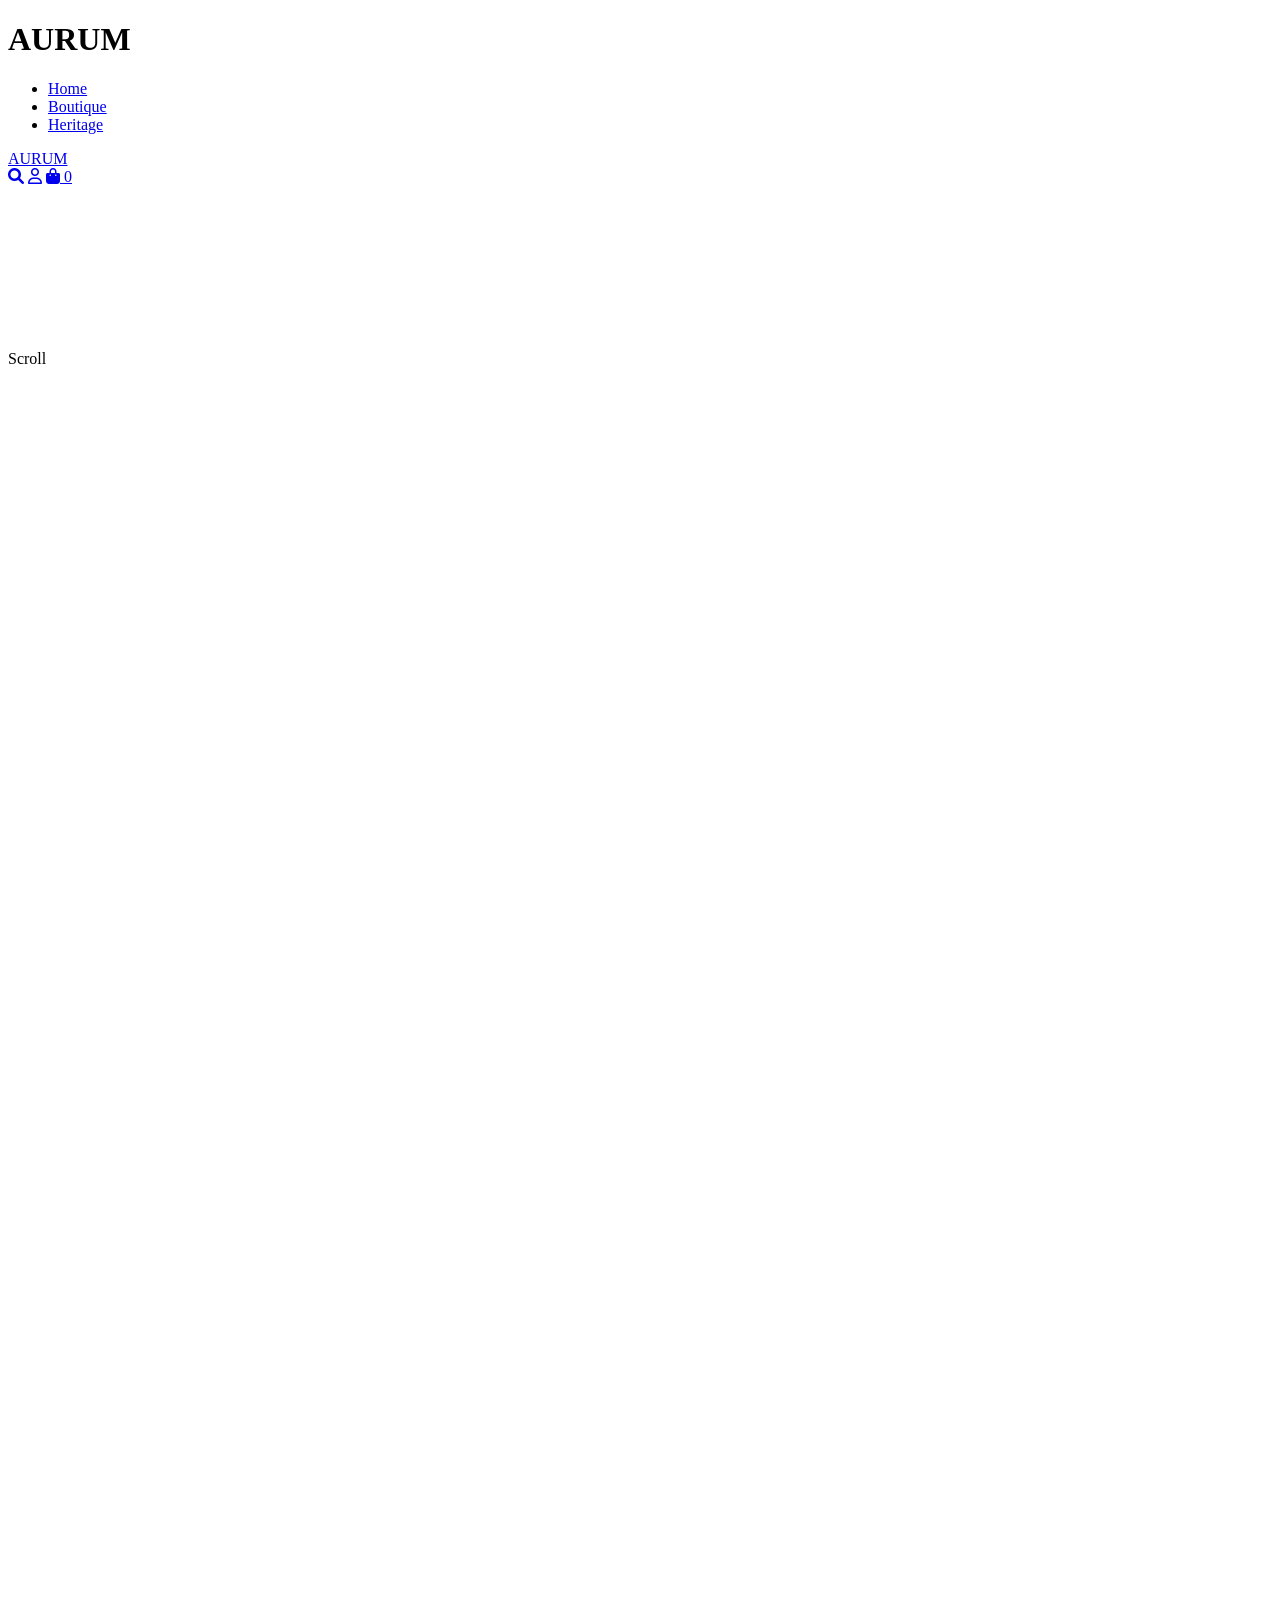
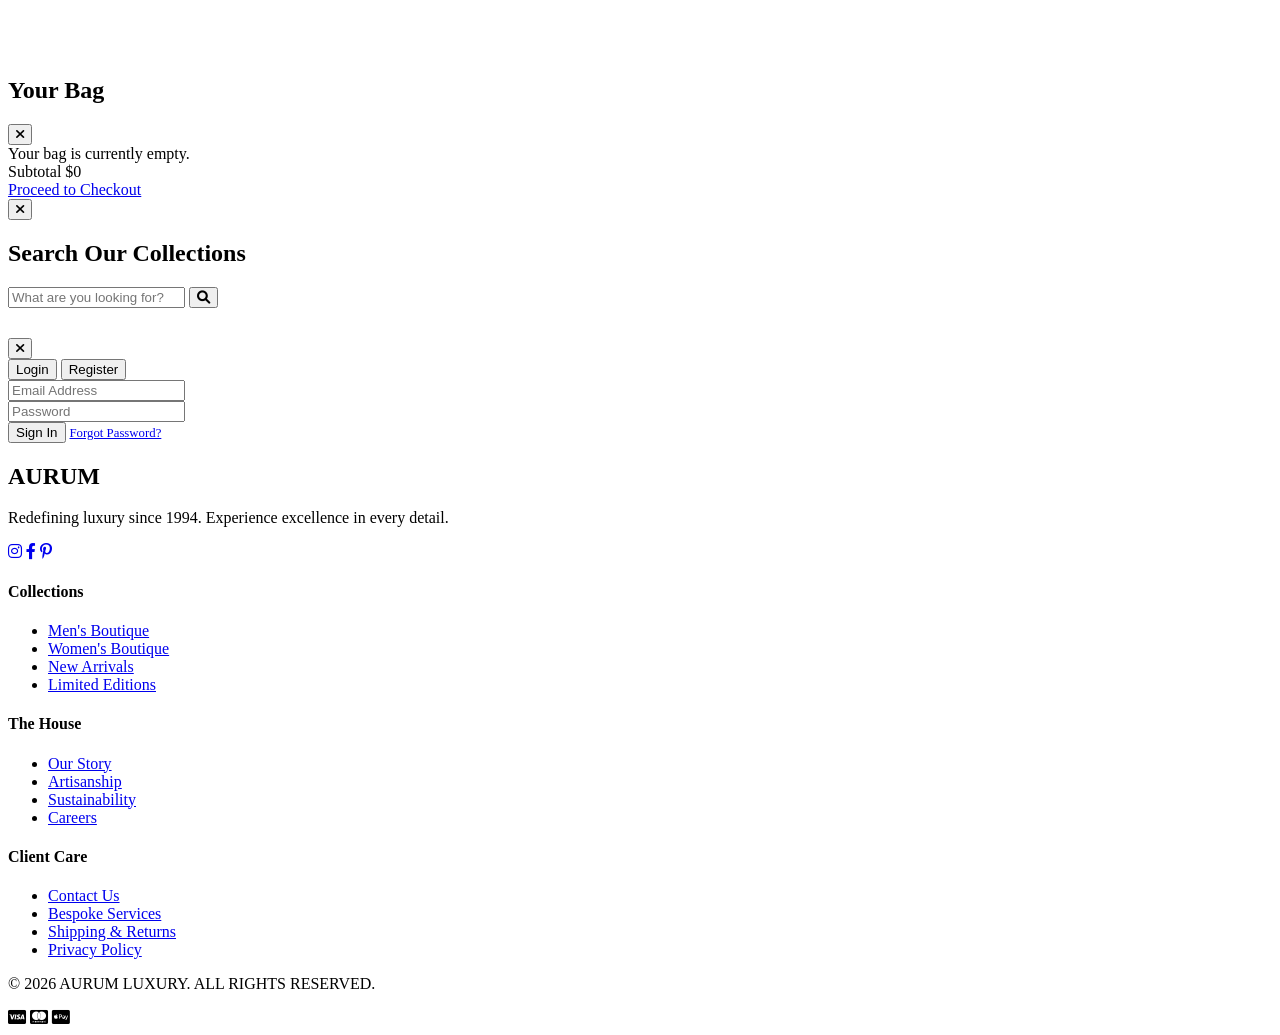
==== index.html @ 4392b733 "Build AURUM landing page UI" ====
<!DOCTYPE html>
<html lang="en">
<head>
    <meta charset="UTF-8">
    <meta name="viewport" content="width=device-width, initial-scale=1.0">
    <title>AURUM | Luxury Lifestyle & Fashion</title>
    <link rel="icon" href="./images/logos.png">
    <link rel="stylesheet" href="luxury-shop.css">
    <link rel="stylesheet" href="luxury-cart-drawer.css">
    <link href="https://fonts.googleapis.com/css2?family=Montserrat:wght@300;400;500;600&family=Playfair+Display:ital,wght@0,400;0,700;1,400&display=swap" rel="stylesheet">
    <link rel="stylesheet" href="https://cdnjs.cloudflare.com/ajax/libs/font-awesome/6.0.0/css/all.min.css">
    <link href="https://unpkg.com/aos@2.3.1/dist/aos.css" rel="stylesheet">
</head>
<body>
    <div class="preloader">
        <div class="loader-content">
            <h1 class="logo-text">AURUM</h1>
            <div class="loader-bar"></div>
        </div>
    </div>

    <header class="navbar">
        <div class="container nav-container">
            <div class="menu-toggle" id="mobile-menu">
                <span></span>
                <span></span>
            </div>
            
            <nav class="nav-menu">
                <ul class="nav-list">
                    <li><a href="luxury-shop.html" class="nav-link active">Home</a></li>
                    <li><a href="luxury-boutique.html" class="nav-link">Boutique</a></li>
                    <li><a href="luxury-about.html" class="nav-link">Heritage</a></li>
                </ul>
            </nav>

            <div class="nav-logo">
                <a href="luxury-shop.html">AURUM</a>
            </div>

            <div class="nav-icons">
                <a href="#" class="nav-icon" id="search-trigger"><i class="fa-solid fa-magnifying-glass"></i></a>
                <a href="#" class="nav-icon" id="user-trigger"><i class="fa-regular fa-user"></i></a>
                <a href="#" class="nav-icon cart-trigger">
                    <i class="fa-solid fa-bag-shopping"></i>
                    <span class="cart-count">0</span>
                </a>
            </div>
        </div>
    </header>

    <main>
        <section class="hero">
            <div class="hero-overlay"></div>
            <div class="hero-content container">
                <span class="hero-subtitle" data-aos="fade-up">New Collection 2026</span>
                <h1 class="hero-title" data-aos="fade-up" data-aos-delay="200">Timeless Elegance<br>Defined</h1>
                <p class="hero-description" data-aos="fade-up" data-aos-delay="400">Experience the pinnacle of craftsmanship and sophisticated design. Curated for those who appreciate the finer things in life.</p>
                <div class="hero-btns" data-aos="fade-up" data-aos-delay="600">
                    <a href="#featured" class="btn btn-gold">Explore Collection</a>
                    <a href="#" class="btn btn-outline">View Film</a>
                </div>
            </div>
            <div class="hero-scroll">
                <span>Scroll</span>
                <div class="scroll-line"></div>
            </div>
        </section>

        <section class="collections container section-padding">
            <div class="section-header" data-aos="fade-up">
                <h2 class="section-title">The Seasonal Edit</h2>
                <p class="section-subtitle">Discover our masterfully crafted pieces for the modern connoisseur.</p>
            </div>
            
            <div class="collections-grid">
                <div class="collection-card" data-aos="fade-up" data-category="footwear">
                    <div class="card-img">
                        <img src="./images/shoes.avif" alt="Shoes">
                    </div>
                    <div class="card-content">
                        <h3>Footwear</h3>
                        <a href="#" class="link-arrow">Discover <i class="fa-solid fa-arrow-right-long"></i></a>
                    </div>
                </div>
                <div class="collection-card" data-aos="fade-up" data-aos-delay="200" data-category="timepieces">
                    <div class="card-img">
                        <img src="./images/timepieces.avif" alt="Timepieces">
                    </div>
                    <div class="card-content">
                        <h3>Timepieces</h3>
                        <a href="#" class="link-arrow">Discover <i class="fa-solid fa-arrow-right-long"></i></a>
                    </div>
                </div>
                <div class="collection-card" data-aos="fade-up" data-aos-delay="400" data-category="accessories">
                    <div class="card-img">
                        <img src="./images/accessories.avif" alt="Accessories">
                    </div>
                    <div class="card-content">
                        <h3>Accessories</h3>
                        <a href="#" class="link-arrow">Discover <i class="fa-solid fa-arrow-right-long"></i></a>
                    </div>
                </div>
            </div>
        </section>

        <section id="featured" class="products bg-light section-padding">
            <div class="container">
                <div class="section-header" data-aos="fade-up">
                    <h2 class="section-title">Essential Luxuries</h2>
                    <div class="filter-btns">
                        <button class="filter-btn active">All</button>
                        <button class="filter-btn">New</button>
                        <button class="filter-btn">Exclusive</button>
                    </div>
                </div>

                <div class="products-grid">
                    <div class="product-item" data-aos="fade-up">
                        <div class="product-img-wrapper">
                            <img src="./images/female-watch.avif" alt="Product 1" class="main-img">
                            <img src="./images/boy-watch.avif" alt="Product 1 Hover" class="hover-img">
                            <div class="product-actions">
                                <button class="action-btn"><i class="fa-regular fa-heart"></i></button>
                                <button class="action-btn add-to-cart">Add to Bag</button>
                            </div>
                        </div>
                        <div class="product-info">
                            <span class="product-cat">Timepieces</span>
                            <h3 class="product-name">Chronograph Classic Gold</h3>
                            <span class="product-price">$2,450</span>
                        </div>
                    </div>

                    <div class="product-item" data-aos="fade-up" data-aos-delay="100">
                        <div class="product-img-wrapper">
                            <img src="./images/shoulder-bag.webp" alt="Product 1" class="main-img">
                            <img src="./images/pink-shoulder-bag.jpg" alt="Product 1 Hover" class="hover-img">
                            <div class="product-actions">
                                <button class="action-btn"><i class="fa-regular fa-heart"></i></button>
                                <button class="action-btn add-to-cart">Add to Bag</button>
                            </div>
                        </div>
                        <div class="product-info">
                            <span class="product-cat">Accessories</span>
                            <h3 class="product-name">Bespoke Leather Tote</h3>
                            <span class="product-price">$1,890</span>
                        </div>
                    </div>

                    <div class="product-item" data-aos="fade-up" data-aos-delay="200">
                        <div class="product-img-wrapper">
                            <img src="./images/wireless-headphone.jpg" alt="Product 2" class="main-img">
                            <img src="./images/headphones.avif" alt="Product 3" class="hover-img">
                            <div class="product-actions">
                                <button class="action-btn"><i class="fa-regular fa-heart"></i></button>
                                <button class="action-btn add-to-cart">Add to Bag</button>
                            </div>
                        </div>
                        <div class="product-info">
                            <span class="product-cat">Electronics</span>
                            <h3 class="product-name">Sovereign Studio Headphones</h3>
                            <span class="product-price">$590</span>
                        </div>
                    </div>

                    <div class="product-item" data-aos="fade-up" data-aos-delay="300">
                        <div class="product-img-wrapper">
                            <img src="./images/eyeglasses.avif" alt="Product 4" class="main-img">
                            <img src="./images/golden-glasses.webp" alt="Product 4 Hover" class="hover-img">
                            <div class="product-actions">
                                <button class="action-btn"><i class="fa-regular fa-heart"></i></button>
                                <button class="action-btn add-to-cart">Add to Bag</button>
                            </div>
                        </div>
                        <div class="product-info">
                            <span class="product-cat">Accessories</span>
                            <h3 class="product-name">Midnight Aviator Frames</h3>
                            <span class="product-price">$420</span>
                        </div>
                    </div>
                </div>
                
                <div class="text-center mt-50" data-aos="fade-up">
                    <a href="#" class="btn btn-dark">View All Products</a>
                </div>
            </div>
        </section>

        <section class="promo">
            <div class="promo-grid">
                <div class="promo-text" data-aos="fade-right">
                    <div class="promo-inner">
                        <h2 class="promo-title">The Art of Craft</h2>
                        <p>Each Aurum piece is handcrafted by master artisans using materials sourced from the most prestigious regions globally. We don't just create products; we create legacies.</p>
                        <a href="#" class="link-underline">Read Our Story</a>
                    </div>
                </div>
                <div class="promo-image" data-aos="fade-left">
                    <img src="https://images.unsplash.com/photo-1552346154-21d32810aba3?auto=format&fit=crop&w=1200&q=80" alt="Craftsmanship">
                </div>
            </div>
        </section>

        <section class="newsletter section-padding text-center">
            <div class="container" data-aos="zoom-in">
                <h2 class="newsletter-title">Join The Inner Circle</h2>
                <p class="newsletter-desc">Subscribe to receive exclusive invitations to private events, early access to new collections, and curated luxury insights.</p>
                <form class="newsletter-form">
                    <input type="email" placeholder="Your email address" required>
                    <button type="submit">Join</button>
                </form>
            </div>
        </section>
    </main>

        <div class="cart-overlay"></div>
    <div class="cart-drawer">
        <div class="cart-header">
            <h2>Your Bag</h2>
            <button class="cart-close"><i class="fa-solid fa-xmark"></i></button>
        </div>
        <div class="cart-items" id="cart-items-container">
            <!-- Items added via JS -->
            <div class="empty-cart-msg">Your bag is currently empty.</div>
        </div>
        <div class="cart-footer">
            <div class="cart-total">
                <span>Subtotal</span>
                <span id="cart-total-amount">$0</span>
            </div>
            <a href="#" class="btn btn-dark checkout-btn">Proceed to Checkout</a>
        </div>
    </div>

    <div class="modal-overlay" id="search-modal">
        <div class="modal-container">
            <button class="modal-close"><i class="fa-solid fa-xmark"></i></button>
            <div class="search-modal-content">
                <h2>Search Our Collections</h2>
                <div class="search-input-group">
                    <input type="text" id="global-search-input" placeholder="What are you looking for?">
                    <button class="btn-icon"><i class="fa-solid fa-magnifying-glass"></i></button>
                </div>
                <div id="search-results-preview" style="margin-top: 30px;"></div>
            </div>
        </div>
    </div>

    <!-- User  -->
    <div class="modal-overlay" id="user-modal">
        <div class="modal-container">
            <button class="modal-close"><i class="fa-solid fa-xmark"></i></button>
            <div class="user-modal-content" id="user-modal-main">
                <!-- Login View -->
                <div id="login-view">
                    <div class="auth-tabs">
                        <button class="auth-tab active" onclick="switchAuthTab('login')">Login</button>
                        <button class="auth-tab" onclick="switchAuthTab('register')">Register</button>
                    </div>
                    <form class="auth-form" id="login-form">
                        <div class="form-group">
                            <input type="email" id="login-email" placeholder="Email Address" required>
                        </div>
                        <div class="form-group">
                            <input type="password" id="login-password" placeholder="Password" required>
                        </div>
                        <button type="submit" class="btn btn-dark">Sign In</button>
                        <a href="#" style="text-align: center; font-size: 0.8rem; margin-top: 10px;">Forgot Password?</a>
                    </form>
                </div>

                <div id="profile-view" style="display: none;">
                    <h2 style="margin-bottom: 10px;">Welcome Back</h2>
                    <p id="user-display-email" style="text-align: center; color: var(--gold); margin-bottom: 30px;"></p>
                    
                    <div class="profile-actions" style="display: flex; flex-direction: column; gap: 15px;">
                        <button class="btn btn-outline" style="color: var(--black); border-color: #ddd;" onclick="showChangePassword()">Change Password</button>
                        <button class="btn btn-dark" id="logout-btn">Log Out</button>
                    </div>
                </div>

                <div id="password-view" style="display: none;">
                    <h2 style="margin-bottom: 30px;">Change Password</h2>
                    <form class="auth-form" id="change-pass-form">
                        <div class="form-group">
                            <input type="password" id="new-password" placeholder="New Password" required>
                        </div>
                        <div class="form-group">
                            <input type="password" id="confirm-password" placeholder="Confirm New Password" required>
                        </div>
                        <button type="submit" class="btn btn-dark">Update Password</button>
                        <button type="button" class="btn btn-outline" style="color: var(--black); border-color: #ddd; margin-top: 10px;" onclick="showProfile()">Back to Profile</button>
                    </form>
                </div>
            </div>
        </div>
    </div>
    <footer class="footer">
        <div class="container footer-grid">
            <div class="footer-brand">
                <h2 class="logo-text">AURUM</h2>
                <p>Redefining luxury since 1994. Experience excellence in every detail.</p>
                <div class="footer-social">
                    <a href="#"><i class="fa-brands fa-instagram"></i></a>
                    <a href="#"><i class="fa-brands fa-facebook-f"></i></a>
                    <a href="#"><i class="fa-brands fa-pinterest-p"></i></a>
                    <a href="#"><i class="fa-brands fa-x-twitter"></i></a>
                </div>
            </div>
            
            <div class="footer-links">
                <h4>Collections</h4>
                <ul>
                    <li><a href="luxury-boutique.html">Men's Boutique</a></li>
                    <li><a href="luxury-boutique.html">Women's Boutique</a></li>
                    <li><a href="luxury-boutique.html">New Arrivals</a></li>
                    <li><a href="luxury-boutique.html">Limited Editions</a></li>
                </ul>
            </div>

            <div class="footer-links">
                <h4>The House</h4>
                <ul>
                    <li><a href="luxury-about.html">Our Story</a></li>
                    <li><a href="luxury-about.html">Artisanship</a></li>
                    <li><a href="luxury-about.html">Sustainability</a></li>
                    <li><a href="#">Careers</a></li>
                </ul>
            </div>

            <div class="footer-links">
                <h4>Client Care</h4>
                <ul>
                    <li><a href="#">Contact Us</a></li>
                    <li><a href="#">Bespoke Services</a></li>
                    <li><a href="#">Shipping & Returns</a></li>
                    <li><a href="#">Privacy Policy</a></li>
                </ul>
            </div>
        </div>
        <div class="footer-bottom container">
            <p>&copy; 2026 AURUM LUXURY. ALL RIGHTS RESERVED.</p>
            <div class="payment-icons">
                <i class="fa-brands fa-cc-visa"></i>
                <i class="fa-brands fa-cc-mastercard"></i>
                <i class="fa-brands fa-cc-apple-pay"></i>
            </div>
        </div>
    </footer>

    <script src="https://unpkg.com/aos@2.3.1/dist/aos.js"></script>
    <script src="luxury-shop.js"></script>
</body>
</html>
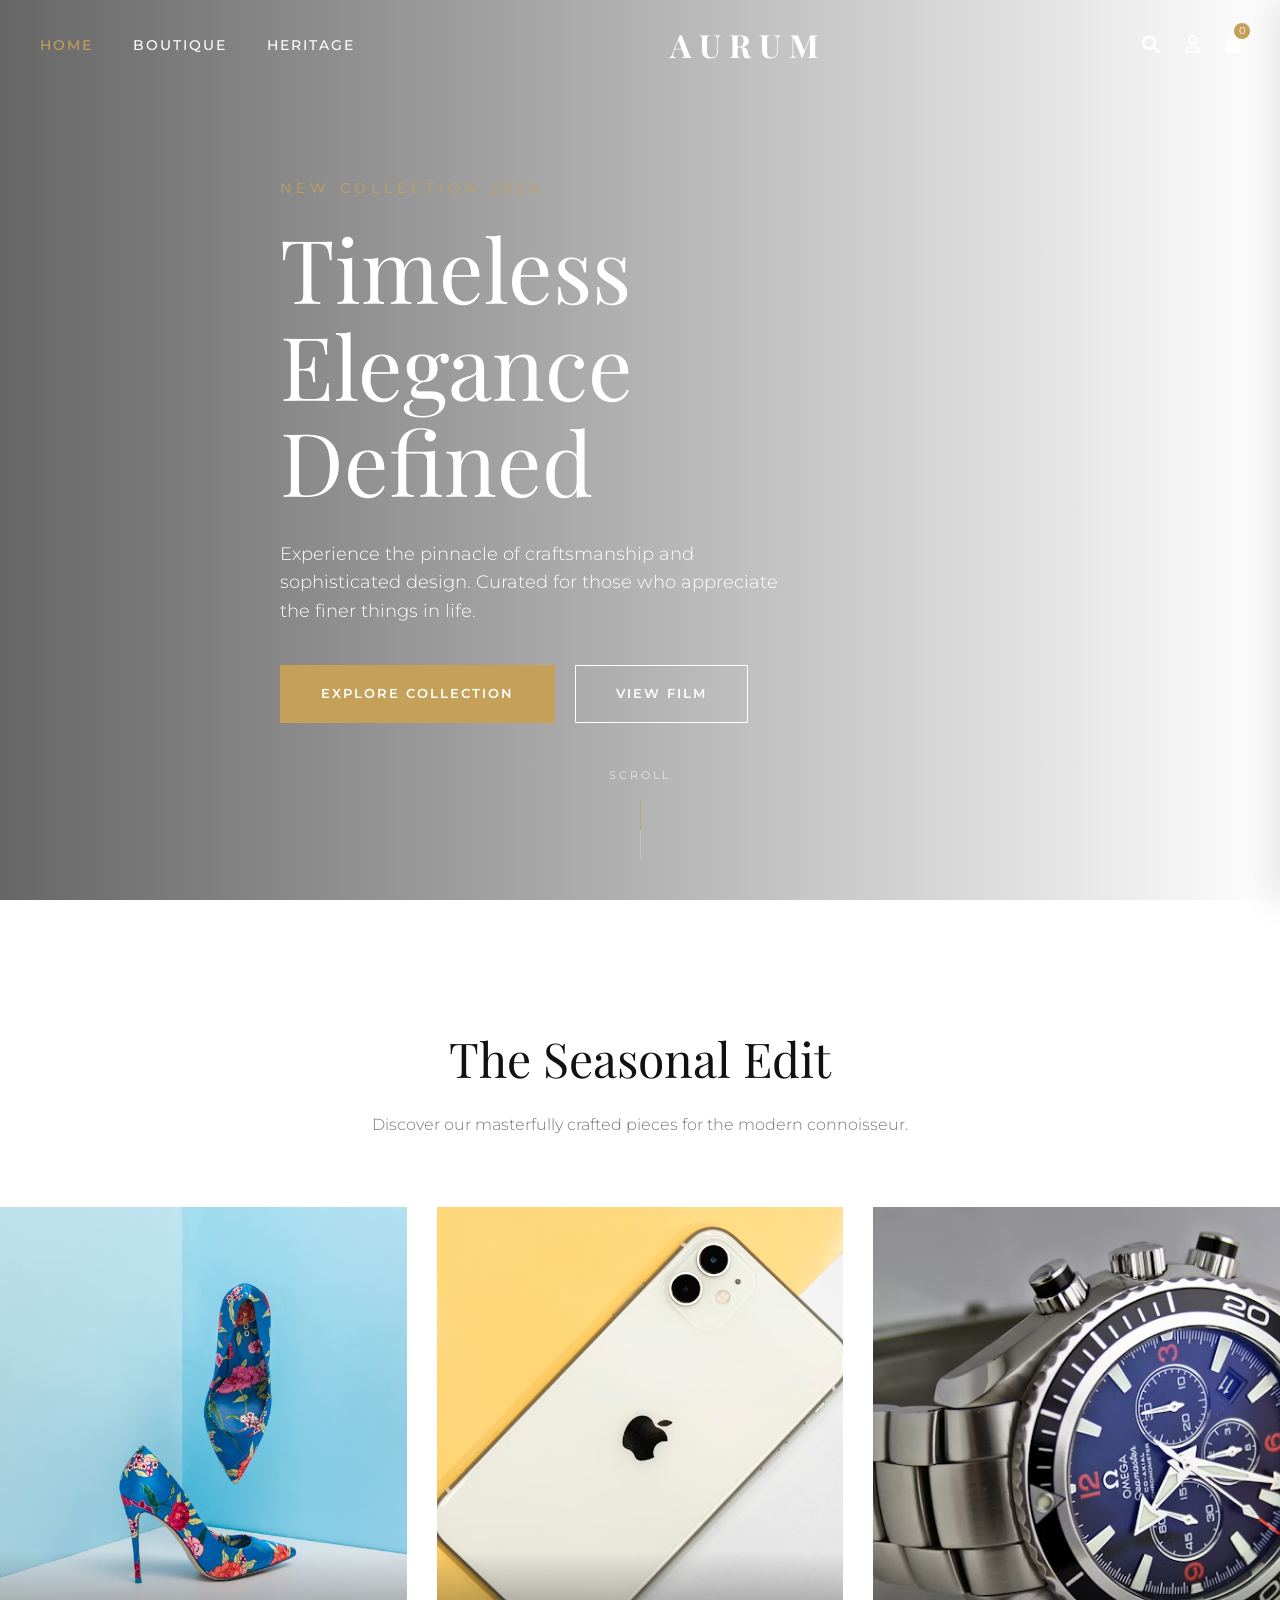
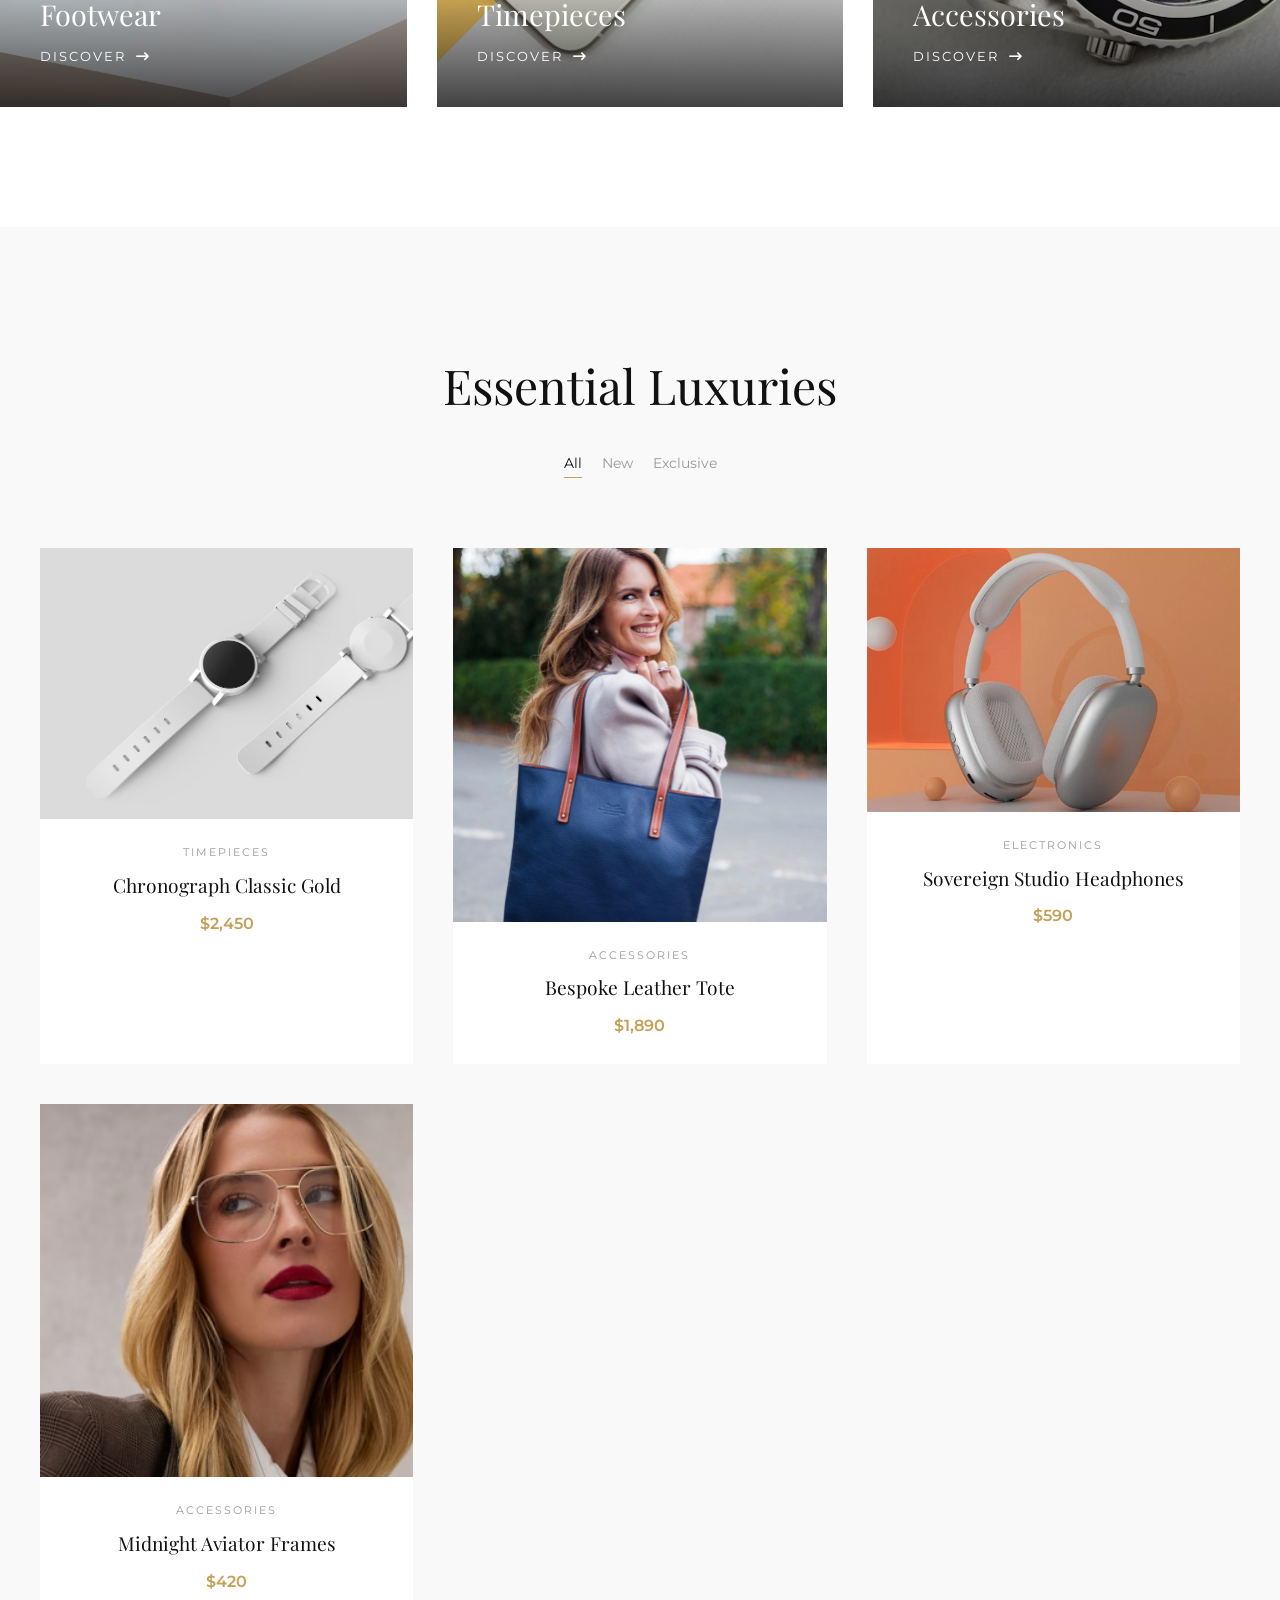
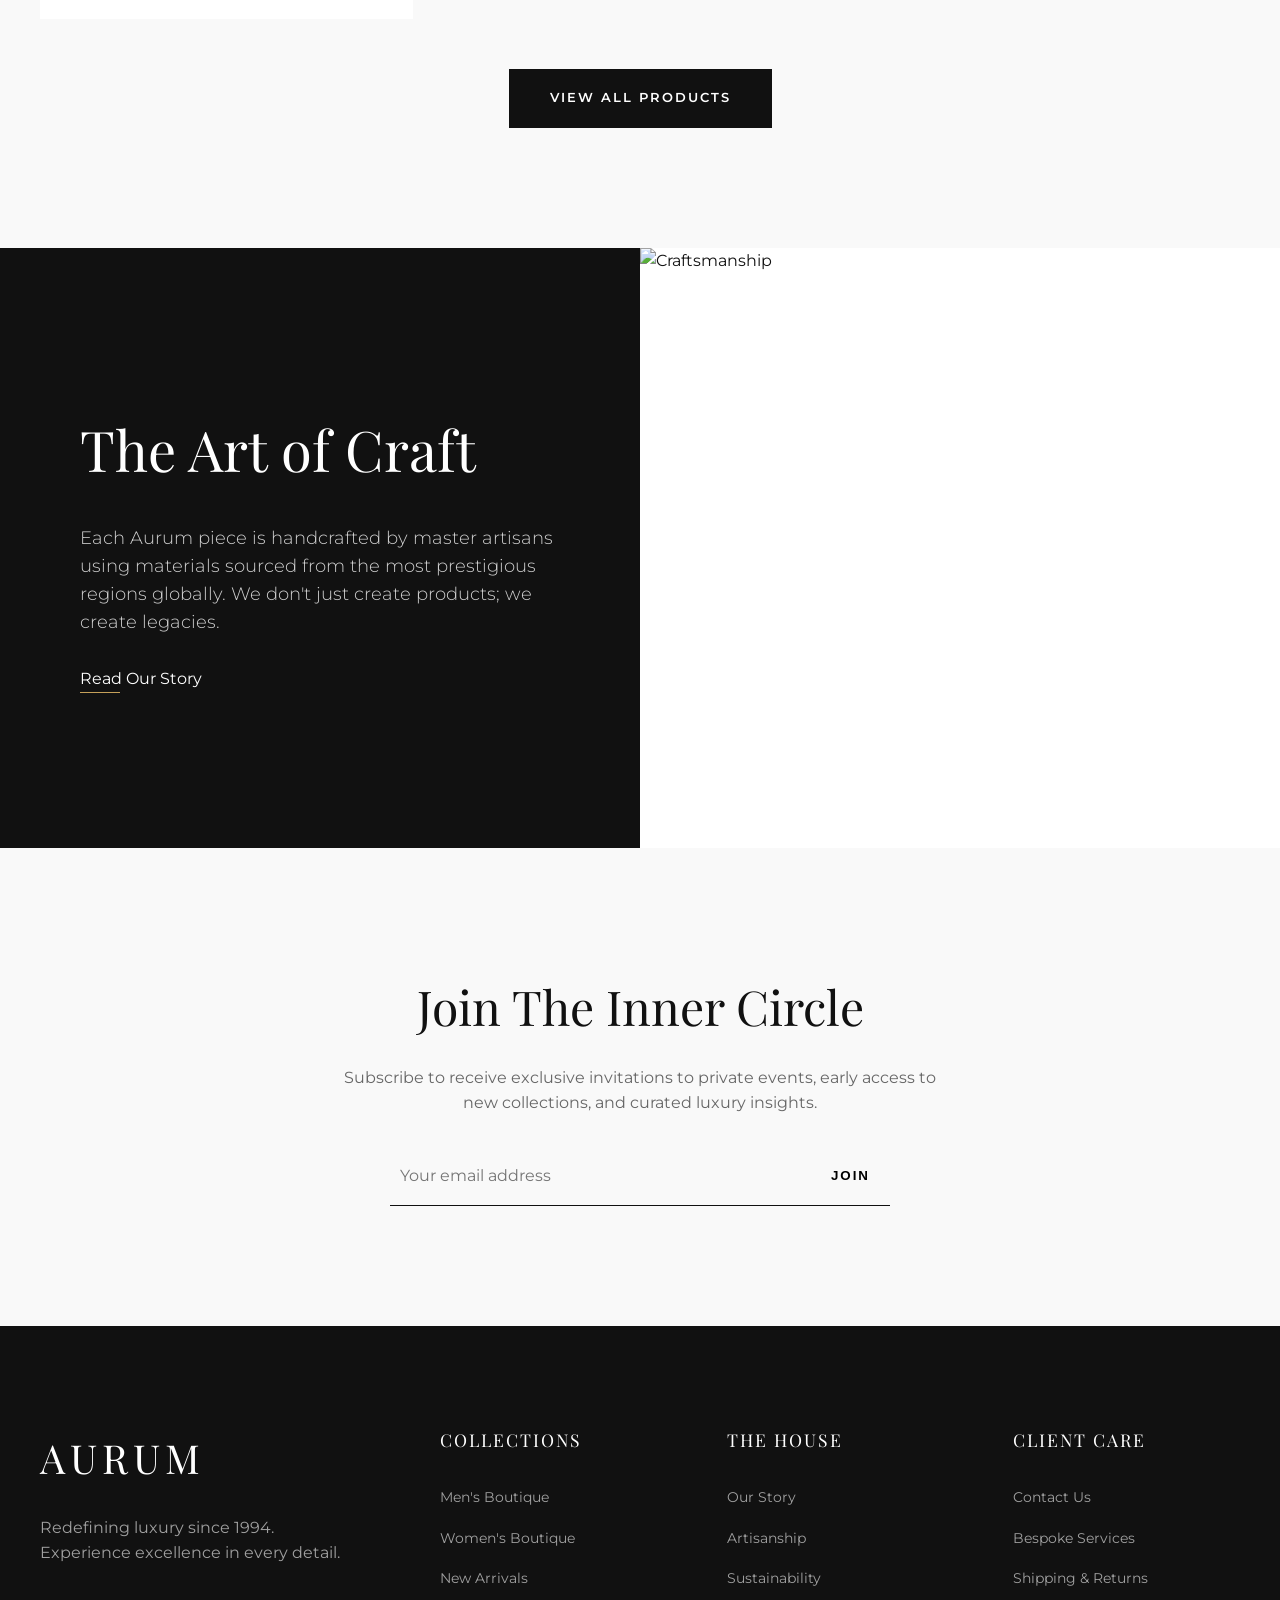
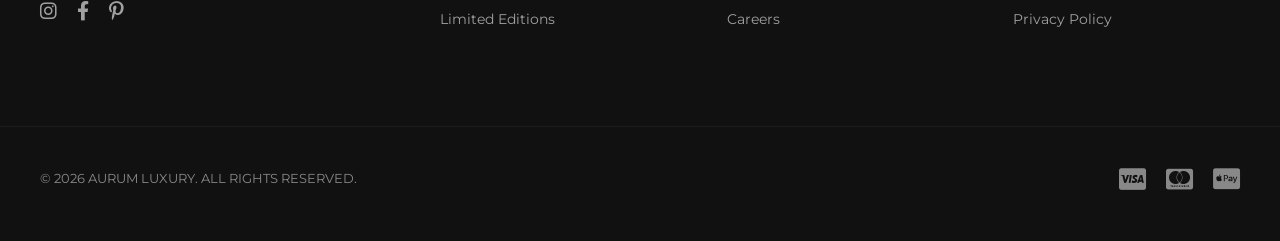
==== commit 9b6b3248: "Update navigation links and add luxury about page with content" ====
--- a/index.html
+++ b/index.html
@@ -28,14 +28,14 @@
             
             <nav class="nav-menu">
                 <ul class="nav-list">
-                    <li><a href="luxury-shop.html" class="nav-link active">Home</a></li>
+                    <li><a href="index.html" class="nav-link active">Home</a></li>
                     <li><a href="luxury-boutique.html" class="nav-link">Boutique</a></li>
                     <li><a href="luxury-about.html" class="nav-link">Heritage</a></li>
                 </ul>
             </nav>
 
             <div class="nav-logo">
-                <a href="luxury-shop.html">AURUM</a>
+                <a href="index.html">AURUM</a>
             </div>
 
             <div class="nav-icons">
--- a/luxury-shop.css
+++ b/luxury-shop.css
@@ -0,0 +1,933 @@
+
+:root {
+    --gold: #C5A059;
+    --gold-dark: #A68345;
+    --black: #111111;
+    --dark-grey: #222222;
+    --light-grey: #F9F9F9;
+    --white: #FFFFFF;
+    --transition: all 0.5s cubic-bezier(0.4, 0, 0.2, 1);
+    --nav-height: 90px;
+}
+
+* {
+    margin: 0;
+    padding: 0;
+    box-sizing: border-box;
+}
+
+body {
+    font-family: 'Montserrat', sans-serif;
+    color: var(--black);
+    background-color: var(--white);
+    line-height: 1.6;
+    overflow-x: hidden;
+    width: 100%;
+    position: relative;
+}
+
+body.loading {
+    overflow: hidden;
+}
+
+h1, h2, h3, h4, .logo-text {
+    font-family: 'Playfair Display', serif;
+    font-weight: 400;
+}
+
+.container {
+    max-width: 1400px;
+    margin: 0 auto;
+    padding: 0 40px;
+}
+
+a {
+    text-decoration: none;
+    color: inherit;
+    transition: var(--transition);
+}
+
+ul {
+    list-style: none;
+}
+
+img {
+    width: 100%;
+    display: block;
+    transition: var(--transition);
+}
+
+.section-padding {
+    padding: 120px 0;
+}
+
+.bg-light {
+    background-color: var(--light-grey);
+}
+
+.text-center {
+    text-align: center;
+}
+
+.mt-50 {
+    margin-top: 50px;
+}
+
+/* --- Preloader --- */
+.preloader {
+    position: fixed;
+    top: 0;
+    left: 0;
+    width: 100%;
+    height: 100%;
+    background: var(--black);
+    display: flex;
+    justify-content: center;
+    align-items: center;
+    z-index: 9999;
+    transition: opacity 1s ease-in-out, visibility 1s;
+}
+
+.preloader.fade-out {
+    opacity: 0;
+    visibility: hidden;
+}
+
+.loader-content {
+    text-align: center;
+    color: var(--gold);
+}
+
+.loader-content .logo-text {
+    font-size: 3rem;
+    letter-spacing: 10px;
+    margin-bottom: 20px;
+}
+
+.loader-bar {
+    width: 200px;
+    height: 1px;
+    background: rgba(197, 160, 89, 0.2);
+    position: relative;
+    overflow: hidden;
+}
+
+.loader-bar::after {
+    content: '';
+    position: absolute;
+    left: -100%;
+    width: 100%;
+    height: 100%;
+    background: var(--gold);
+    animation: loading 2s infinite ease-in-out;
+}
+
+@keyframes loading {
+    100% { left: 100%; }
+}
+
+/* --- Navigation --- */
+.navbar {
+    position: fixed;
+    top: 0;
+    left: 0;
+    width: 100%;
+    height: var(--nav-height);
+    background: transparent;
+    z-index: 1000;
+    transition: var(--transition);
+    display: flex;
+    align-items: center;
+    color: var(--white);
+}
+
+.nav-container {
+    display: flex;
+    justify-content: space-between;
+    align-items: center;
+    width: 100%;
+}
+
+.nav-logo a {
+    font-size: 2rem;
+    letter-spacing: 8px;
+    font-family: 'Playfair Display', serif;
+    font-weight: 700;
+    color: inherit;
+}
+
+.nav-list {
+    display: flex;
+    gap: 40px;
+}
+
+.nav-link {
+    font-size: 0.85rem;
+    text-transform: uppercase;
+    letter-spacing: 2px;
+    font-weight: 500;
+    color: inherit;
+}
+
+.nav-link:hover, .nav-link.active {
+    color: var(--gold) !important;
+}
+
+.nav-icons {
+    display: flex;
+    gap: 25px;
+    align-items: center;
+}
+
+.nav-icon {
+    font-size: 1.1rem;
+    position: relative;
+    color: inherit;
+}
+
+.cart-count {
+    position: absolute;
+    top: -8px;
+    right: -10px;
+    background: var(--gold);
+    color: var(--white);
+    font-size: 0.6rem;
+    width: 16px;
+    height: 16px;
+    border-radius: 50%;
+    display: flex;
+    justify-content: center;
+    align-items: center;
+}
+
+.menu-toggle {
+    display: none;
+    cursor: pointer;
+    flex-direction: column;
+    gap: 6px;
+    z-index: 1001;
+    color: inherit;
+}
+
+.menu-toggle span {
+    display: block;
+    width: 25px;
+    height: 1px;
+    background: currentColor;
+    transition: var(--transition);
+}
+
+.menu-toggle.active span:nth-child(1) {
+    transform: translateY(7px) rotate(45deg);
+}
+
+.menu-toggle.active span:nth-child(2) {
+    transform: rotate(-45deg);
+}
+
+/* Subpage/Scrolled Navbar */
+.navbar.scrolled {
+    background: var(--white);
+    height: 70px;
+    box-shadow: 0 2px 20px rgba(0,0,0,0.05);
+    color: var(--black);
+}
+
+/* Mobile Menu Styles */
+@media (max-width: 992px) {
+    .menu-toggle {
+        display: flex;
+    }
+
+    .nav-menu {
+        display: block;
+        position: fixed;
+        top: 0;
+        right: -100%;
+        width: 100%;
+        height: 100vh;
+        background: var(--black);
+        padding: 120px 40px;
+        transition: 0.6s cubic-bezier(0.4, 0, 0.2, 1);
+        z-index: 1000;
+    }
+
+    .nav-menu.active {
+        right: 0;
+    }
+
+    .nav-list {
+        flex-direction: column;
+        align-items: center;
+        gap: 40px;
+    }
+
+    .nav-link {
+        font-size: 1.5rem;
+        color: var(--white);
+    }
+
+    .nav-logo {
+        position: relative;
+        z-index: 1001;
+    }
+
+    .navbar.scrolled .nav-logo a {
+        color: var(--black);
+    }
+}
+.hero {
+    height: 100vh;
+    background: url('https://images.unsplash.com/photo-1490481651871-ab68de25d43d?auto=format&fit=crop&w=1920&q=80') center/cover no-repeat;
+    display: flex;
+    align-items: center;
+    position: relative;
+    color: var(--white);
+}
+
+.hero-overlay {
+    position: absolute;
+    top: 0;
+    left: 0;
+    width: 100%;
+    height: 100%;
+    background: linear-gradient(to right, rgba(0,0,0,0.6), transparent);
+}
+
+.hero-content {
+    position: relative;
+    z-index: 1;
+    max-width: 800px;
+}
+
+.hero-subtitle {
+    display: block;
+    text-transform: uppercase;
+    letter-spacing: 5px;
+    font-size: 0.9rem;
+    margin-bottom: 20px;
+    color: var(--gold);
+}
+
+.hero-title {
+    font-size: 5.5rem;
+    line-height: 1.1;
+    margin-bottom: 30px;
+}
+
+.hero-description {
+    font-size: 1.1rem;
+    max-width: 500px;
+    margin-bottom: 40px;
+    font-weight: 300;
+    opacity: 0.9;
+}
+
+.hero-btns {
+    display: flex;
+    gap: 20px;
+}
+
+/* --- Buttons --- */
+.btn {
+    padding: 18px 40px;
+    text-transform: uppercase;
+    letter-spacing: 2px;
+    font-size: 0.8rem;
+    font-weight: 600;
+    display: inline-block;
+    cursor: pointer;
+    border: 1px solid transparent;
+}
+
+.btn-gold {
+    background: var(--gold);
+    color: var(--white);
+}
+
+.btn-gold:hover {
+    background: var(--gold-dark);
+}
+
+.btn-outline {
+    border-color: var(--white);
+    color: var(--white);
+}
+
+.btn-outline:hover {
+    background: var(--white);
+    color: var(--black);
+}
+
+.btn-dark {
+    background: var(--black);
+    color: var(--white);
+}
+
+.btn-dark:hover {
+    background: var(--dark-grey);
+}
+
+/* --- Collections Grid --- */
+.section-header {
+    text-align: center;
+    margin-bottom: 70px;
+}
+
+.section-title {
+    font-size: 3rem;
+    margin-bottom: 15px;
+}
+
+.section-subtitle {
+    color: #777;
+    font-weight: 300;
+}
+
+.collections-grid {
+    display: grid;
+    grid-template-columns: repeat(3, 1fr);
+    gap: 30px;
+}
+
+.collection-card {
+    position: relative;
+    overflow: hidden;
+    height: 500px;
+    cursor: pointer;
+}
+
+.card-img {
+    height: 100%;
+}
+
+.card-img img {
+    height: 100%;
+    object-fit: cover;
+}
+
+.collection-card:hover .card-img img {
+    transform: scale(1.1);
+}
+
+.card-content {
+    position: absolute;
+    bottom: 0;
+    left: 0;
+    width: 100%;
+    padding: 40px;
+    background: linear-gradient(to top, rgba(0,0,0,0.7), transparent);
+    color: var(--white);
+}
+
+.card-content h3 {
+    font-size: 1.8rem;
+    margin-bottom: 10px;
+}
+
+.link-arrow {
+    display: flex;
+    align-items: center;
+    gap: 10px;
+    font-size: 0.8rem;
+    text-transform: uppercase;
+    letter-spacing: 2px;
+}
+
+.link-arrow i {
+    transition: var(--transition);
+}
+
+.link-arrow:hover i {
+    transform: translateX(10px);
+}
+
+/* --- Product Items --- */
+.filter-btns {
+    margin-top: 30px;
+    display: flex;
+    justify-content: center;
+    gap: 20px;
+}
+
+.filter-btn {
+    background: none;
+    border: none;
+    font-family: inherit;
+    font-size: 0.9rem;
+    cursor: pointer;
+    color: #999;
+    padding-bottom: 5px;
+    border-bottom: 1px solid transparent;
+    transition: var(--transition);
+}
+
+.filter-btn.active {
+    color: var(--black);
+    border-bottom-color: var(--gold);
+}
+
+.products-grid {
+    display: grid;
+    grid-template-columns: repeat(auto-fit, minmax(300px, 1fr));
+    gap: 40px;
+}
+
+.product-item {
+    background: var(--white);
+    transition: var(--transition);
+}
+
+.product-img-wrapper {
+    position: relative;
+    overflow: hidden;
+    background: #f1f1f1;
+}
+
+.hover-img {
+    position: absolute;
+    top: 0;
+    left: 0;
+    opacity: 0;
+}
+
+.product-item:hover .hover-img {
+    opacity: 1;
+}
+
+.product-item:hover .main-img {
+    opacity: 0;
+}
+
+.product-actions {
+    position: absolute;
+    bottom: -60px;
+    left: 0;
+    width: 100%;
+    padding: 20px;
+    display: flex;
+    justify-content: center;
+    gap: 10px;
+    transition: var(--transition);
+}
+
+.product-item:hover .product-actions {
+    bottom: 0;
+}
+
+.action-btn {
+    background: var(--white);
+    border: none;
+    padding: 12px 20px;
+    cursor: pointer;
+    font-family: inherit;
+    text-transform: uppercase;
+    font-size: 0.7rem;
+    letter-spacing: 1px;
+    font-weight: 600;
+    transition: var(--transition);
+}
+
+.action-btn:hover {
+    background: var(--black);
+    color: var(--white);
+}
+
+.product-info {
+    padding: 25px 0;
+    text-align: center;
+}
+
+.product-cat {
+    display: block;
+    font-size: 0.7rem;
+    text-transform: uppercase;
+    color: #999;
+    letter-spacing: 2px;
+    margin-bottom: 8px;
+}
+
+.product-name {
+    font-size: 1.2rem;
+    margin-bottom: 10px;
+}
+
+.product-price {
+    font-weight: 600;
+    color: var(--gold);
+}
+
+/* --- Promo Section --- */
+.promo-grid {
+    display: grid;
+    grid-template-columns: 1fr 1fr;
+    min-height: 600px;
+}
+
+.promo-text {
+    background: var(--black);
+    color: var(--white);
+    display: flex;
+    align-items: center;
+    justify-content: center;
+    padding: 80px;
+}
+
+.promo-inner {
+    max-width: 500px;
+}
+
+.promo-title {
+    font-size: 3.5rem;
+    margin-bottom: 30px;
+}
+
+.promo-text p {
+    font-weight: 300;
+    opacity: 0.8;
+    margin-bottom: 30px;
+    font-size: 1.1rem;
+}
+
+.link-underline {
+    position: relative;
+    padding-bottom: 5px;
+}
+
+.link-underline::after {
+    content: '';
+    position: absolute;
+    bottom: 0;
+    left: 0;
+    width: 40px;
+    height: 1px;
+    background: var(--gold);
+    transition: var(--transition);
+}
+
+.link-underline:hover::after {
+    width: 100%;
+}
+
+.promo-image img {
+    height: 100%;
+    object-fit: cover;
+}
+
+/* --- Newsletter --- */
+.newsletter {
+    background: var(--light-grey);
+}
+
+.newsletter-title {
+    font-size: 3rem;
+    margin-bottom: 20px;
+}
+
+.newsletter-desc {
+    max-width: 600px;
+    margin: 0 auto 40px;
+    color: #666;
+}
+
+.newsletter-form {
+    display: flex;
+    max-width: 500px;
+    margin: 0 auto;
+    border-bottom: 1px solid var(--black);
+    padding-bottom: 10px;
+}
+
+.newsletter-form input {
+    flex: 1;
+    background: none;
+    border: none;
+    padding: 10px;
+    font-family: inherit;
+    font-size: 1rem;
+}
+
+.newsletter-form input:focus {
+    outline: none;
+}
+
+.newsletter-form button {
+    background: none;
+    border: none;
+    text-transform: uppercase;
+    letter-spacing: 2px;
+    font-weight: 700;
+    cursor: pointer;
+    padding: 0 20px;
+}
+
+/* --- Footer --- */
+.footer {
+    background: var(--black);
+    color: var(--white);
+    padding: 100px 0 50px;
+}
+
+.footer-grid {
+    display: grid;
+    grid-template-columns: 1.5fr repeat(3, 1fr);
+    gap: 60px;
+    margin-bottom: 80px;
+}
+
+.footer-brand .logo-text {
+    font-size: 2.5rem;
+    letter-spacing: 5px;
+    margin-bottom: 25px;
+}
+
+.footer-brand p {
+    opacity: 0.6;
+    margin-bottom: 30px;
+    max-width: 300px;
+}
+
+.footer-social {
+    display: flex;
+    gap: 20px;
+}
+
+.footer-social a {
+    font-size: 1.2rem;
+    opacity: 0.6;
+}
+
+.footer-social a:hover {
+    opacity: 1;
+    color: var(--gold);
+}
+
+.footer-links h4 {
+    font-size: 1.1rem;
+    margin-bottom: 30px;
+    text-transform: uppercase;
+    letter-spacing: 2px;
+}
+
+.footer-links ul li {
+    margin-bottom: 15px;
+}
+
+.footer-links ul li a {
+    opacity: 0.6;
+    font-size: 0.9rem;
+}
+
+.footer-links ul li a:hover {
+    opacity: 1;
+    padding-left: 5px;
+    color: var(--gold);
+}
+
+.footer-bottom {
+    border-top: 1px solid rgba(255,255,255,0.1);
+    padding-top: 40px;
+    display: flex;
+    justify-content: space-between;
+    align-items: center;
+    opacity: 0.5;
+    font-size: 0.8rem;
+}
+
+.payment-icons {
+    display: flex;
+    gap: 20px;
+    font-size: 1.5rem;
+}
+
+/* --- Scroll Animation --- */
+.hero-scroll {
+    position: absolute;
+    bottom: 40px;
+    left: 50%;
+    transform: translateX(-50%);
+    display: flex;
+    flex-direction: column;
+    align-items: center;
+    gap: 15px;
+    opacity: 0.7;
+}
+
+.hero-scroll span {
+    text-transform: uppercase;
+    font-size: 0.7rem;
+    letter-spacing: 3px;
+}
+
+.scroll-line {
+    width: 1px;
+    height: 60px;
+    background: rgba(255,255,255,0.3);
+    position: relative;
+    overflow: hidden;
+}
+
+.scroll-line::after {
+    content: '';
+    position: absolute;
+    top: 0;
+    left: 0;
+    width: 100%;
+    height: 30px;
+    background: var(--gold);
+    animation: scrollMove 2s infinite;
+}
+
+@keyframes scrollMove {
+    0% { transform: translateY(-100%); }
+    100% { transform: translateY(200%); }
+}
+
+/* --- Modals (Search & User) --- */
+.modal-overlay {
+    position: fixed;
+    top: 0;
+    left: 0;
+    width: 100%;
+    height: 100%;
+    background: rgba(0,0,0,0.8);
+    backdrop-filter: blur(10px);
+    z-index: 3000;
+    display: flex;
+    justify-content: center;
+    align-items: center;
+    opacity: 0;
+    visibility: hidden;
+    transition: var(--transition);
+}
+
+.modal-overlay.active {
+    opacity: 1;
+    visibility: visible;
+}
+
+.modal-container {
+    background: var(--white);
+    width: 90%;
+    max-width: 600px;
+    padding: 60px;
+    position: relative;
+    transform: translateY(30px);
+    transition: var(--transition);
+}
+
+.modal-overlay.active .modal-container {
+    transform: translateY(0);
+}
+
+.modal-close {
+    position: absolute;
+    top: 20px;
+    right: 20px;
+    background: none;
+    border: none;
+    font-size: 1.5rem;
+    cursor: pointer;
+    color: var(--black);
+}
+
+/* Search Modal Specific */
+.search-modal-content h2 {
+    font-size: 2rem;
+    margin-bottom: 30px;
+    text-align: center;
+}
+
+.search-input-group {
+    display: flex;
+    border-bottom: 2px solid var(--black);
+    padding-bottom: 10px;
+}
+
+.search-input-group input {
+    flex: 1;
+    border: none;
+    background: none;
+    font-family: inherit;
+    font-size: 1.5rem;
+    padding: 0 10px;
+}
+
+.search-input-group input:focus {
+    outline: none;
+}
+
+/* User Modal Specific */
+.user-modal-content h2 {
+    font-size: 2rem;
+    margin-bottom: 30px;
+    text-align: center;
+}
+
+.auth-tabs {
+    display: flex;
+    justify-content: center;
+    gap: 30px;
+    margin-bottom: 30px;
+}
+
+.auth-tab {
+    background: none;
+    border: none;
+    font-family: inherit;
+    font-size: 1rem;
+    text-transform: uppercase;
+    letter-spacing: 2px;
+    cursor: pointer;
+    color: #999;
+    padding-bottom: 5px;
+    border-bottom: 2px solid transparent;
+}
+
+.auth-tab.active {
+    color: var(--black);
+    border-bottom-color: var(--gold);
+}
+
+.auth-form {
+    display: flex;
+    flex-direction: column;
+    gap: 20px;
+}
+
+.form-group input {
+    width: 100%;
+    padding: 15px;
+    border: 1px solid #ddd;
+    font-family: inherit;
+}
+
+.form-group input:focus {
+    outline: none;
+    border-color: var(--gold);
+}
+
+@media (max-width: 600px) {
+    .modal-container {
+        padding: 40px 20px;
+    }
+}
+@media (max-width: 1200px) {
+    .hero-title { font-size: 4rem; }
+    .footer-grid { grid-template-columns: repeat(2, 1fr); }
+}
+
+@media (max-width: 992px) {
+    .container { padding: 0 30px; }
+    .collections-grid { grid-template-columns: 1fr; }
+    .collection-card { height: 400px; }
+    .promo-grid { grid-template-columns: 1fr; }
+    .promo-image { order: -1; min-height: 400px; }
+}
+
+@media (max-width: 768px) {
+    .hero-title { font-size: 3rem; }
+    .section-title { font-size: 2.2rem; }
+    .footer-grid { grid-template-columns: 1fr; gap: 40px; }
+    .footer-bottom { flex-direction: column; gap: 20px; text-align: center; }
+}
--- a/luxury-cart-drawer.css
+++ b/luxury-cart-drawer.css
@@ -0,0 +1,166 @@
+/* luxury-cart-drawer.css */
+
+/* --- Cart Drawer --- */
+.cart-drawer {
+    position: fixed;
+    top: 0;
+    right: -450px;
+    width: 450px;
+    height: 100vh;
+    background: var(--white);
+    z-index: 2000;
+    box-shadow: -10px 0 30px rgba(0,0,0,0.1);
+    transition: var(--transition);
+    display: flex;
+    flex-direction: column;
+}
+
+.cart-drawer.active {
+    right: 0;
+}
+
+.cart-overlay {
+    position: fixed;
+    top: 0;
+    left: 0;
+    width: 100%;
+    height: 100%;
+    background: rgba(0,0,0,0.5);
+    z-index: 1999;
+    opacity: 0;
+    visibility: hidden;
+    transition: var(--transition);
+    backdrop-filter: blur(5px);
+}
+
+.cart-overlay.active {
+    opacity: 1;
+    visibility: visible;
+}
+
+.cart-header {
+    padding: 30px;
+    border-bottom: 1px solid var(--border-color);
+    display: flex;
+    justify-content: space-between;
+    align-items: center;
+}
+
+.cart-header h2 {
+    font-size: 1.5rem;
+    letter-spacing: 2px;
+}
+
+.cart-close {
+    background: none;
+    border: none;
+    font-size: 1.5rem;
+    cursor: pointer;
+    color: var(--black);
+}
+
+.cart-items {
+    flex: 1;
+    overflow-y: auto;
+    padding: 30px;
+}
+
+.cart-item {
+    display: flex;
+    gap: 20px;
+    margin-bottom: 30px;
+    padding-bottom: 20px;
+    border-bottom: 1px solid #f5f5f5;
+}
+
+.cart-item-img {
+    width: 80px;
+    height: 100px;
+    object-fit: cover;
+}
+
+.cart-item-info {
+    flex: 1;
+}
+
+.cart-item-info h4 {
+    font-size: 1rem;
+    margin-bottom: 5px;
+    font-family: 'Montserrat', sans-serif;
+    font-weight: 600;
+}
+
+.cart-item-price {
+    color: var(--gold);
+    font-weight: 600;
+    margin-bottom: 10px;
+    display: block;
+}
+
+.cart-item-qty {
+    display: flex;
+    align-items: center;
+    gap: 15px;
+}
+
+.qty-btn {
+    background: none;
+    border: 1px solid #ddd;
+    width: 25px;
+    height: 25px;
+    display: flex;
+    justify-content: center;
+    align-items: center;
+    cursor: pointer;
+    font-size: 0.8rem;
+}
+
+.remove-item {
+    margin-left: auto;
+    background: none;
+    border: none;
+    color: #999;
+    cursor: pointer;
+    font-size: 0.9rem;
+}
+
+.remove-item:hover {
+    color: var(--primary-color);
+}
+
+.cart-footer {
+    padding: 30px;
+    background: var(--light-grey);
+    border-top: 1px solid var(--border-color);
+}
+
+.cart-total {
+    display: flex;
+    justify-content: space-between;
+    align-items: center;
+    margin-bottom: 25px;
+    font-size: 1.2rem;
+    font-weight: 700;
+}
+
+.cart-total span:last-child {
+    color: var(--gold);
+}
+
+.checkout-btn {
+    width: 100%;
+    text-align: center;
+}
+
+.empty-cart-msg {
+    text-align: center;
+    margin-top: 50px;
+    color: #777;
+}
+
+@media (max-width: 500px) {
+    .cart-drawer {
+        width: 100%;
+        right: -100%;
+    }
+}
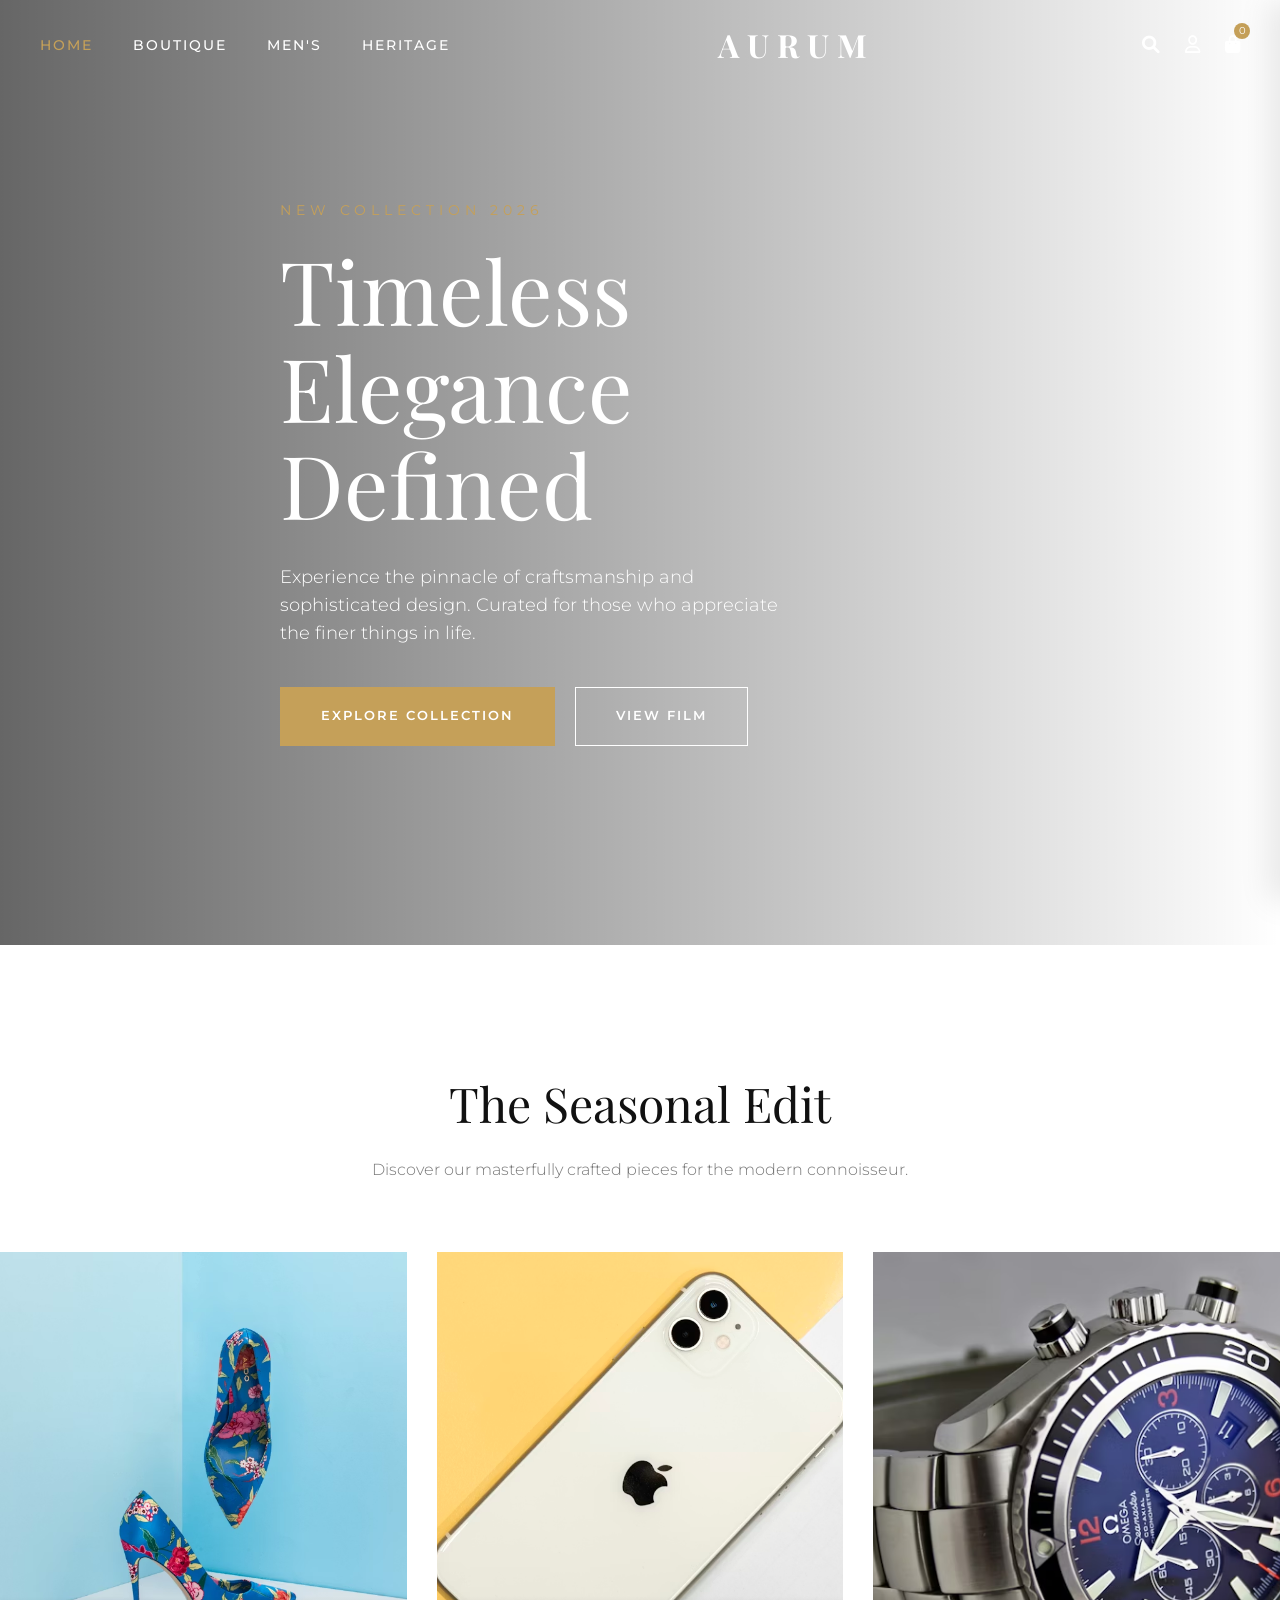
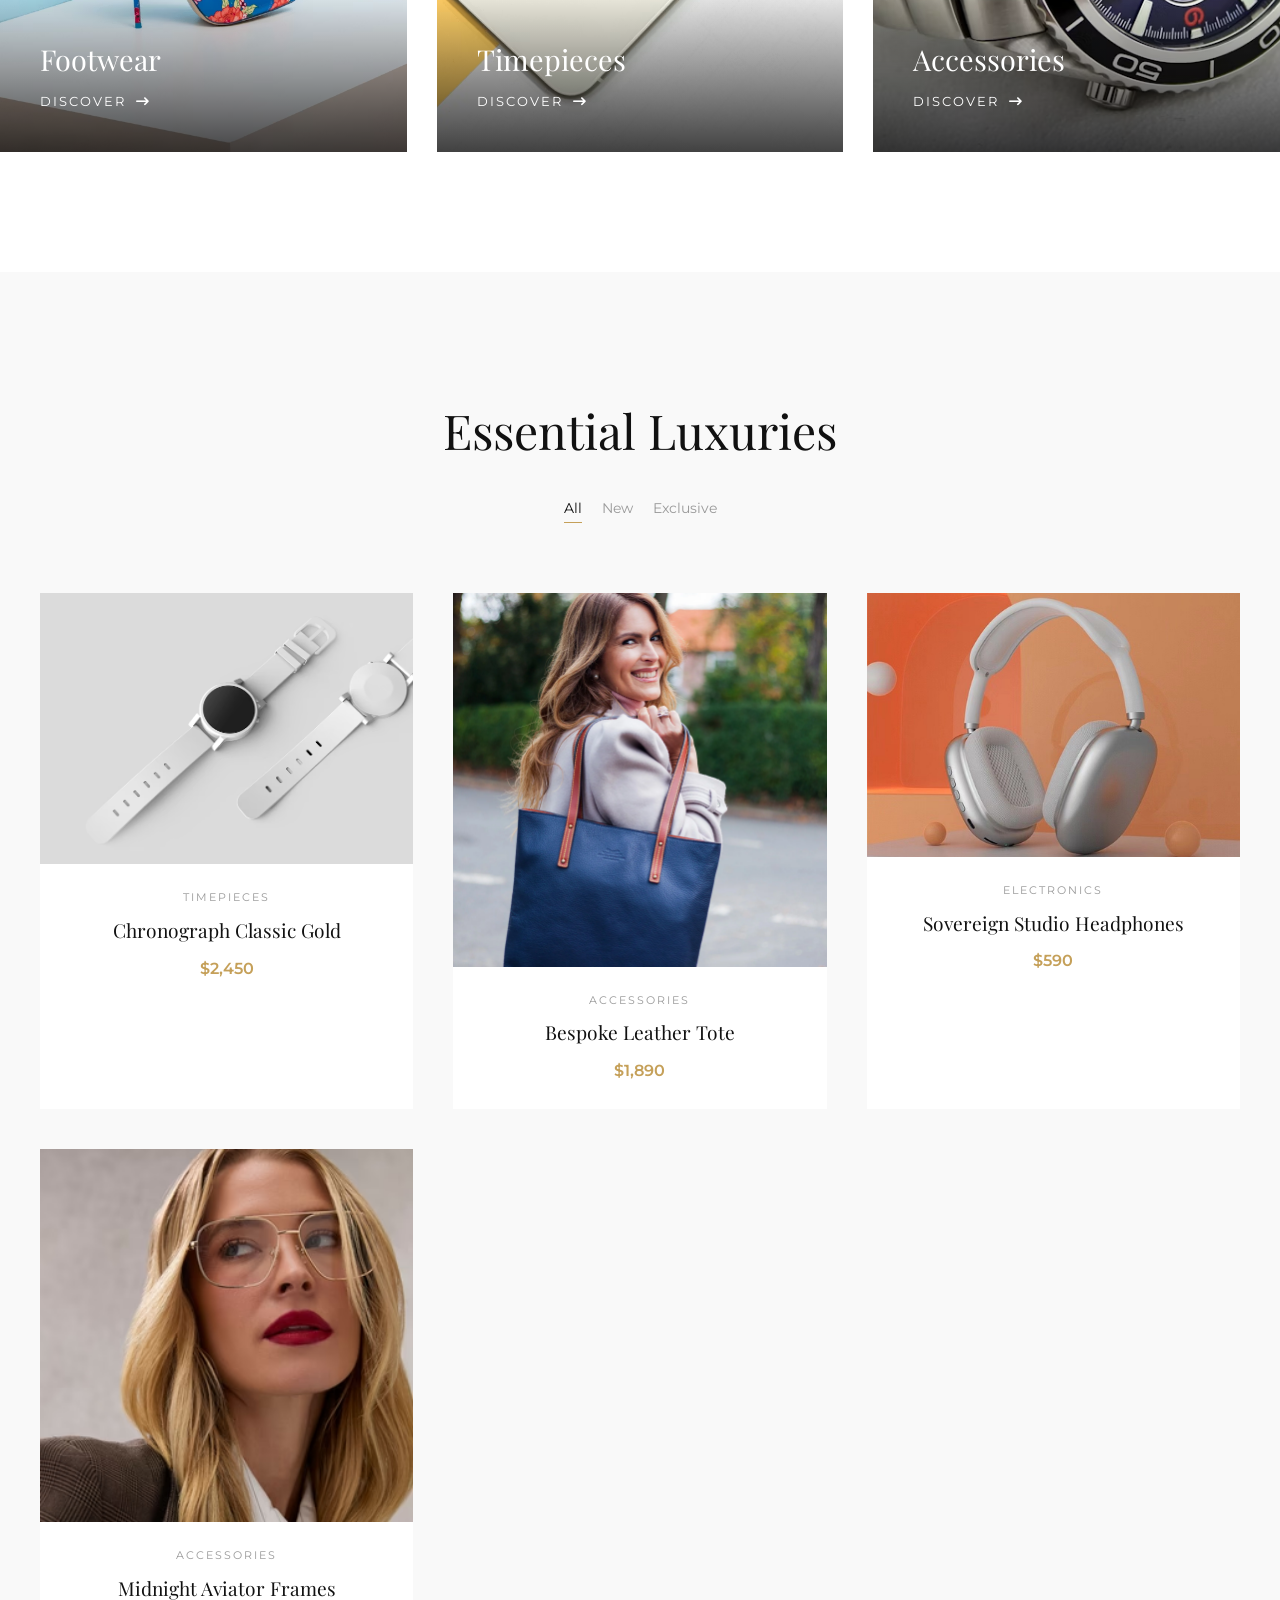
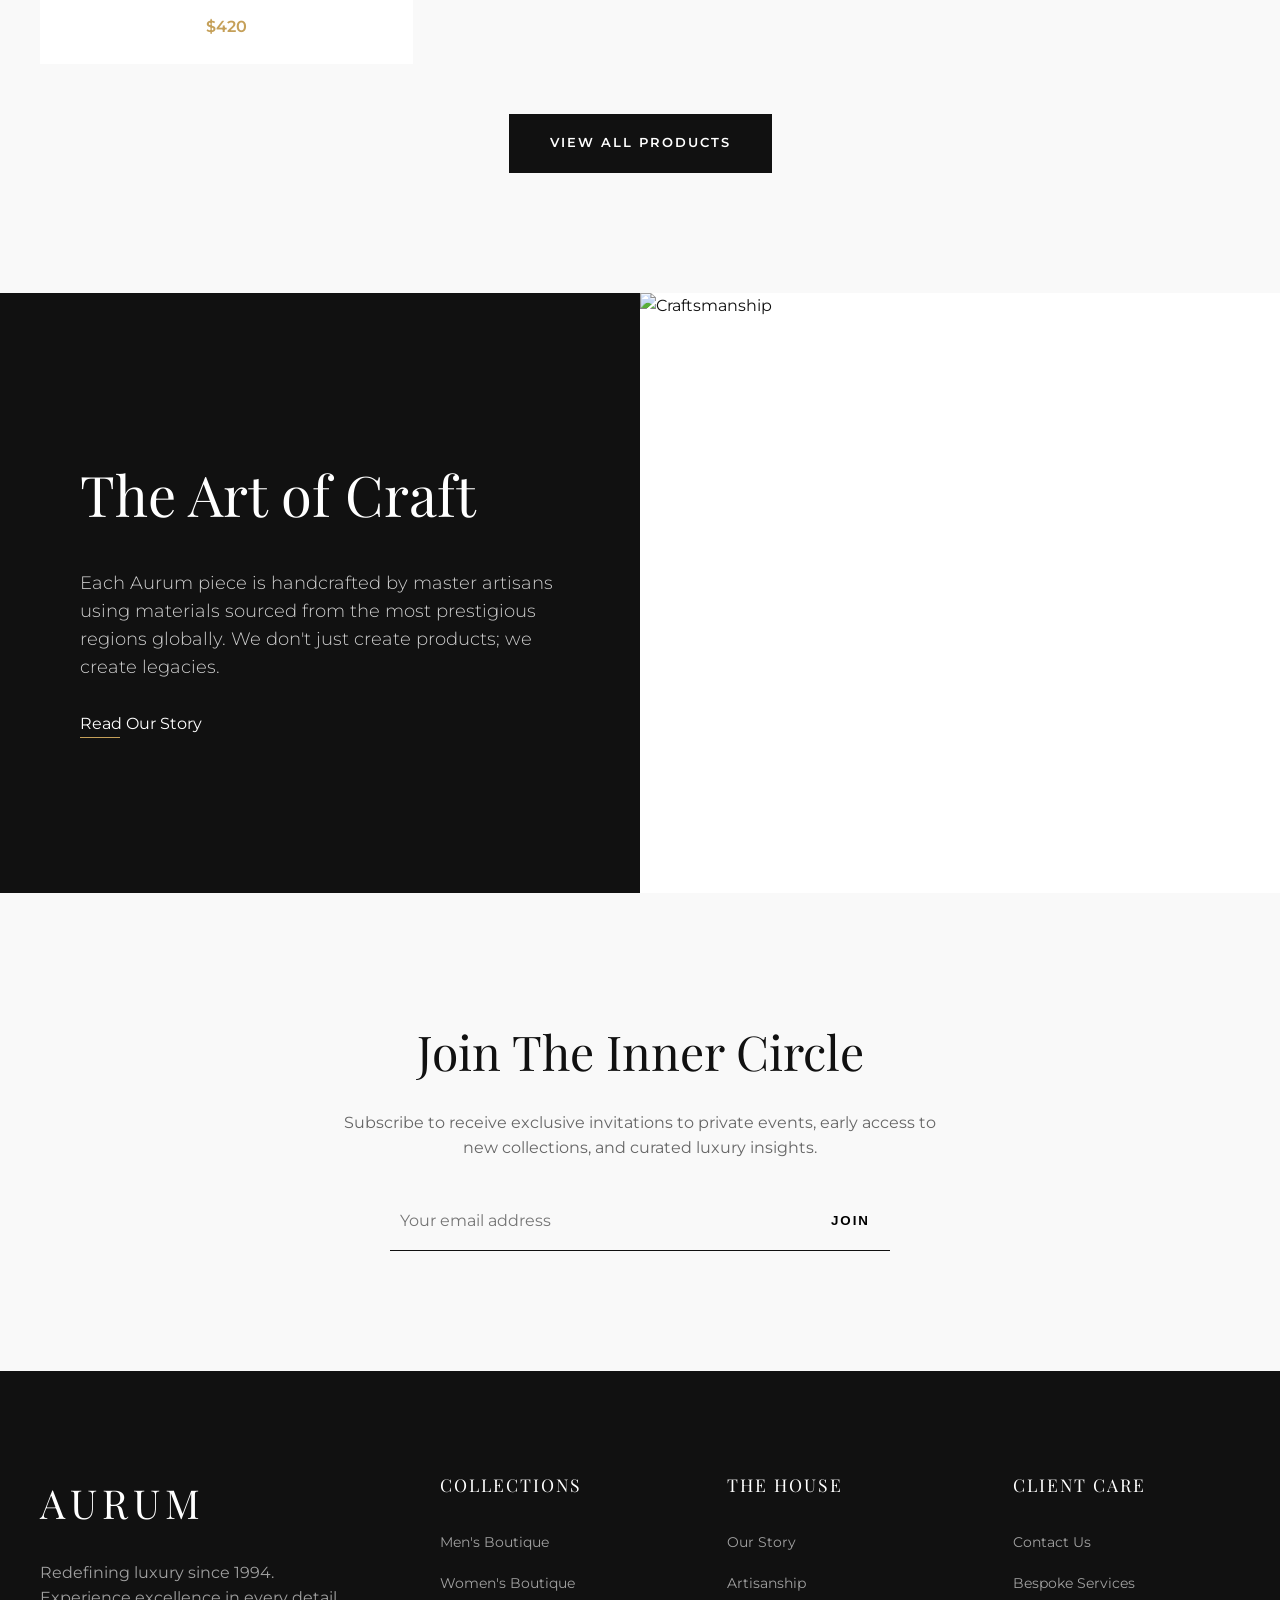
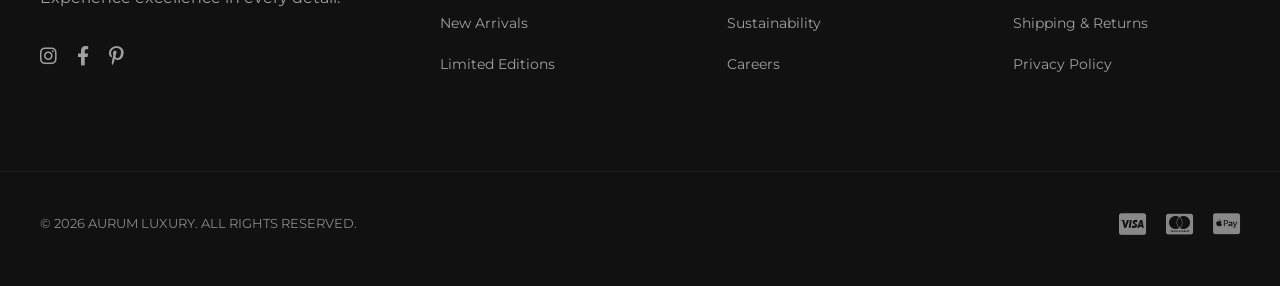
==== commit a1a7e44f: "Add 'Men's' navigation link to multiple pages" ====
--- a/index.html
+++ b/index.html
@@ -30,6 +30,7 @@
                 <ul class="nav-list">
                     <li><a href="index.html" class="nav-link active">Home</a></li>
                     <li><a href="luxury-boutique.html" class="nav-link">Boutique</a></li>
+                    <li><a href="luxury-mens.html" class="nav-link">Men's</a></li>
                     <li><a href="luxury-about.html" class="nav-link">Heritage</a></li>
                 </ul>
             </nav>
--- a/luxury-shop.css
+++ b/luxury-shop.css
@@ -277,7 +277,7 @@
     }
 }
 .hero {
-    height: 100vh;
+    height: 105vh;
     background: url('https://images.unsplash.com/photo-1490481651871-ab68de25d43d?auto=format&fit=crop&w=1920&q=80') center/cover no-repeat;
     display: flex;
     align-items: center;
@@ -751,6 +751,7 @@
     align-items: center;
     gap: 15px;
     opacity: 0.7;
+    display: none;
 }
 
 .hero-scroll span {
@@ -901,6 +902,13 @@
     border: 1px solid #ddd;
     font-family: inherit;
 }
+.btn-icon {
+    background: none;
+    border: none;
+    font-size: 1.2rem;
+    cursor: pointer;
+    color: var(--black);
+}
 
 .form-group input:focus {
     outline: none;
@@ -911,6 +919,8 @@
     .modal-container {
         padding: 40px 20px;
     }
+    .btn-gold, .btn-outline, .btn-dark {
+        padding:22px 20px;}
 }
 @media (max-width: 1200px) {
     .hero-title { font-size: 4rem; }
@@ -918,11 +928,23 @@
 }
 
 @media (max-width: 992px) {
-    .container { padding: 0 30px; }
+    .container { padding: 30px 30px; }
     .collections-grid { grid-template-columns: 1fr; }
     .collection-card { height: 400px; }
     .promo-grid { grid-template-columns: 1fr; }
     .promo-image { order: -1; min-height: 400px; }
+    .hero-scroll {
+        position: absolute;
+        left: 53%;
+        transform: translateX(-50%);
+        display: flex;
+        flex-direction: column;
+        align-items: center;
+        gap: 10px;
+        opacity: 0.7;
+        bottom: -2px;
+    }
+    
 }
 
 @media (max-width: 768px) {
